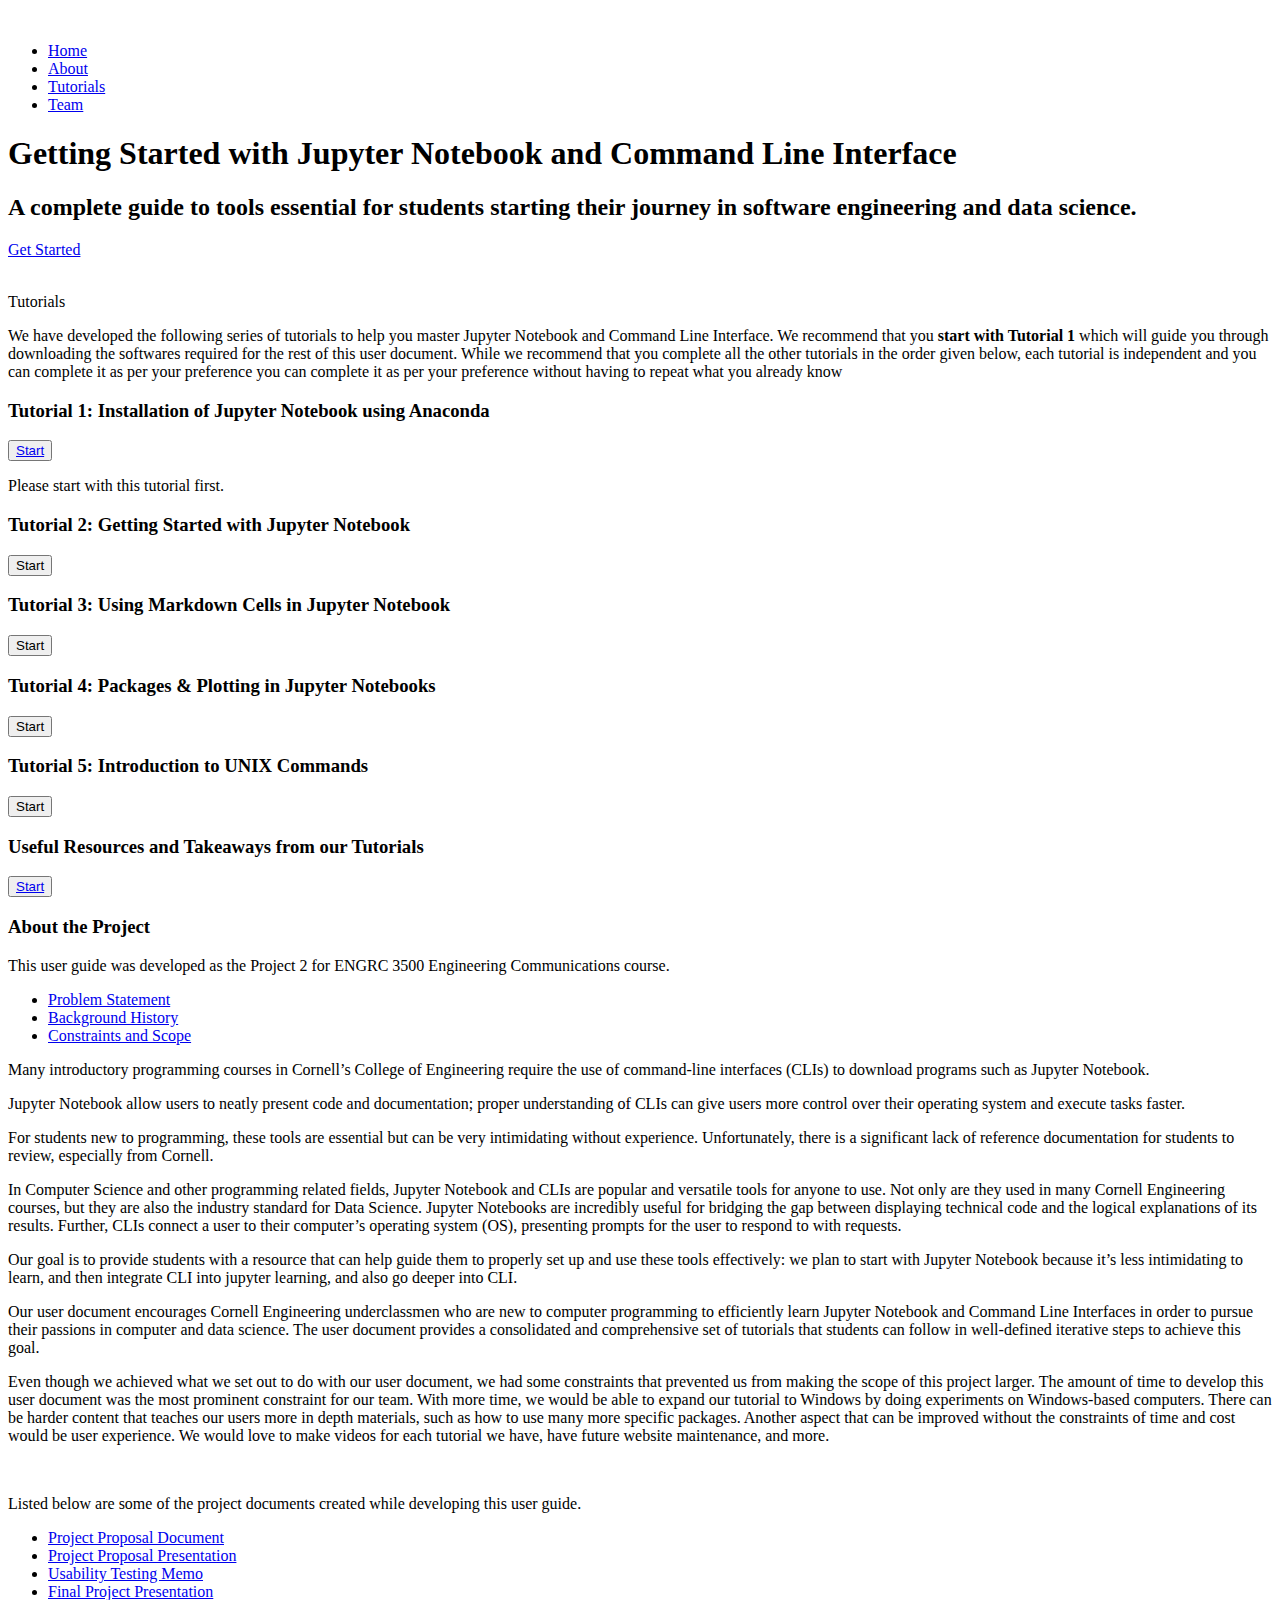
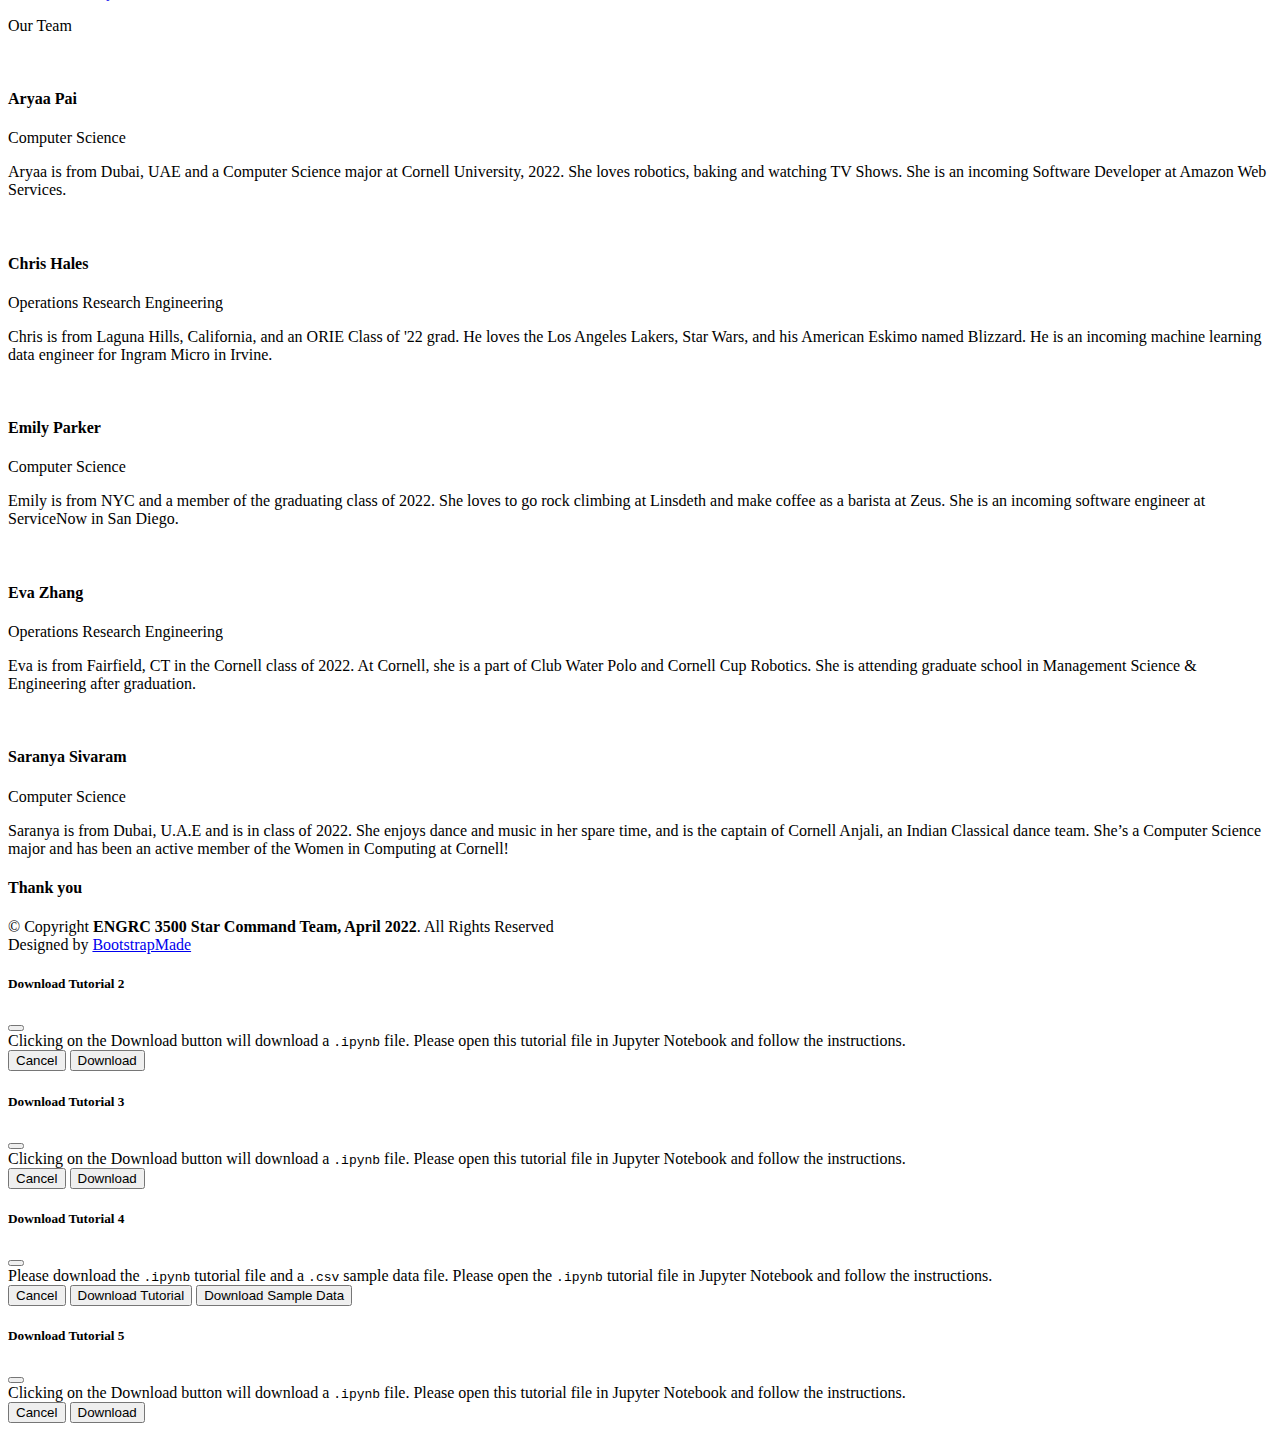
==== index.html @ 65971358 "website" ====
<!DOCTYPE html>
<html lang="en">

<head>
  <meta charset="utf-8">
  <meta content="width=device-width, initial-scale=1.0" name="viewport">

  <title>ENGRC 3500 - Project 2</title>
  <meta content="" name="description">

  <meta content="" name="keywords">

  <!-- Favicons -->
  <link href="assets/img/favicon.png" rel="icon">
  <link href="assets/img/apple-touch-icon.png" rel="apple-touch-icon">

  <!-- Google Fonts -->
  <link href="https://fonts.googleapis.com/css?family=Open+Sans:300,300i,400,400i,600,600i,700,700i|Nunito:300,300i,400,400i,600,600i,700,700i|Poppins:300,300i,400,400i,500,500i,600,600i,700,700i" rel="stylesheet">

  <!-- Vendor CSS Files -->
  <link href="assets/vendor/aos/aos.css" rel="stylesheet">
  <link href="assets/vendor/bootstrap/css/bootstrap.min.css" rel="stylesheet">
  <link href="assets/vendor/bootstrap-icons/bootstrap-icons.css" rel="stylesheet">
  <link href="assets/vendor/glightbox/css/glightbox.min.css" rel="stylesheet">
  <link href="assets/vendor/remixicon/remixicon.css" rel="stylesheet">
  <link href="assets/vendor/swiper/swiper-bundle.min.css" rel="stylesheet">

  <!-- Template Main CSS File -->
  <link href="assets/css/style.css" rel="stylesheet">

  <!-- =======================================================
  * Template Name: FlexStart - v1.9.0
  * Template URL: https://bootstrapmade.com/flexstart-bootstrap-startup-template/
  * Author: BootstrapMade.com
  * License: https://bootstrapmade.com/license/
  ======================================================== -->
</head>

<body>

  <!-- ======= Header ======= -->
  <header id="header" class="header fixed-top">
    <div class="container-fluid container-xl d-flex align-items-center justify-content-between">

      <a href="index.html" class="logo d-flex align-items-center">
        <img src="assets/img/StarCommand.png" alt="">
        <!-- <span>FlexStart</span> -->
      </a>

      <!-- <nav id="navbar" class="navbar">
        <ul>
          <li><a class="nav-link scrollto active" href="#hero">Home</a></li>
          <li><a class="nav-link scrollto" href="#about">About</a></li>
          <li><a class="nav-link scrollto" href="#services">Services</a></li>
          <li><a class="nav-link scrollto" href="#portfolio">Portfolio</a></li>
          <li><a class="nav-link scrollto" href="#team">Team</a></li>
          <li><a href="blog.html">Blog</a></li>
          <li class="dropdown"><a href="#"><span>Drop Down</span> <i class="bi bi-chevron-down"></i></a>
            <ul>
              <li><a href="#">Drop Down 1</a></li>
              <li class="dropdown"><a href="#"><span>Deep Drop Down</span> <i class="bi bi-chevron-right"></i></a>
                <ul>
                  <li><a href="#">Deep Drop Down 1</a></li>
                  <li><a href="#">Deep Drop Down 2</a></li>
                  <li><a href="#">Deep Drop Down 3</a></li>
                  <li><a href="#">Deep Drop Down 4</a></li>
                  <li><a href="#">Deep Drop Down 5</a></li>
                </ul>
              </li>
              <li><a href="#">Drop Down 2</a></li>
              <li><a href="#">Drop Down 3</a></li>
              <li><a href="#">Drop Down 4</a></li>
            </ul>
          </li>
          <li><a class="nav-link scrollto" href="#contact">Contact</a></li>
          <li><a class="getstarted scrollto" href="#about">Get Started</a></li>
        </ul>
        <i class="bi bi-list mobile-nav-toggle"></i>
      </nav>.navbar -->
      <nav id="navbar" class="navbar">
        <ul>
          <li><a class="nav-link scrollto active" href="index.html/#hero">Home</a></li>
          <li><a class="nav-link scrollto" href="#features">About</a></li>
          <li><a class="nav-link scrollto" href="#services">Tutorials</a></li>
          <li><a class="nav-link scrollto" href="#team">Team</a></li>
        </ul>
        <i class="bi bi-list mobile-nav-toggle"></i>
      </nav><!-- .navbar -->

    </div>
  </header><!-- End Header -->

  <!-- ======= Hero Section ======= -->
  <section id="hero" class="hero d-flex align-items-center">

    <div class="container">
      <div class="row">
        <div class="col-lg-6 d-flex flex-column justify-content-center">
          <h1 data-aos="fade-up">Getting Started with Jupyter Notebook and Command Line Interface</h1>
          <h2 data-aos="fade-up" data-aos-delay="400">A complete guide to tools essential for students starting their journey in software engineering and data science.</h2>
          <div data-aos="fade-up" data-aos-delay="600">
            <div class="text-center text-lg-start">
              <a href="#features" class="btn-get-started scrollto d-inline-flex align-items-center justify-content-center align-self-center">
                <span>Get Started</span>
                <i class="bi bi-arrow-right"></i>
              </a>
            </div>
          </div>
        </div>
        <div class="col-lg-6 hero-img" data-aos="zoom-out" data-aos-delay="200">
          <img src="assets/img/hero-img.png" class="img-fluid" alt="">
        </div>
      </div>
    </div>

  </section><!-- End Hero -->

  <main id="main">
    <!-- ======= About Section ======= -->
    <!-- <section id="about" class="about">

      <div class="container" data-aos="fade-up">
        <div class="row gx-0">

          <div class="col-lg-6 d-flex flex-column justify-content-center" data-aos="fade-up" data-aos-delay="200">
            <div class="content">
              <h3>Who We Are</h3>
              <h2>Expedita voluptas omnis cupiditate totam eveniet nobis sint iste. Dolores est repellat corrupti reprehenderit.</h2>
              <p>
                Quisquam vel ut sint cum eos hic dolores aperiam. Sed deserunt et. Inventore et et dolor consequatur itaque ut voluptate sed et. Magnam nam ipsum tenetur suscipit voluptatum nam et est corrupti.
              </p>
              <div class="text-center text-lg-start">
                <a href="#" class="btn-read-more d-inline-flex align-items-center justify-content-center align-self-center">
                  <span>Read More</span>
                  <i class="bi bi-arrow-right"></i>
                </a>
              </div>
            </div>
          </div>

          <div class="col-lg-6 d-flex align-items-center" data-aos="zoom-out" data-aos-delay="200">
            <img src="assets/img/about.jpg" class="img-fluid" alt="">
          </div>

        </div>
      </div>

    </section>End About Section -->

    <!-- ======= Values Section ======= -->
    <!-- <section id="values" class="values">

      <div class="container" data-aos="fade-up">

        <header class="section-header">
          <h2>Our Values</h2>
          <p>Odit est perspiciatis laborum et dicta</p>
        </header>

        <div class="row">

          <div class="col-lg-4" data-aos="fade-up" data-aos-delay="200">
            <div class="box">
              <img src="assets/img/values-1.png" class="img-fluid" alt="">
              <h3>Ad cupiditate sed est odio</h3>
              <p>Eum ad dolor et. Autem aut fugiat debitis voluptatem consequuntur sit. Et veritatis id.</p>
            </div>
          </div>

          <div class="col-lg-4 mt-4 mt-lg-0" data-aos="fade-up" data-aos-delay="400">
            <div class="box">
              <img src="assets/img/values-2.png" class="img-fluid" alt="">
              <h3>Voluptatem voluptatum alias</h3>
              <p>Repudiandae amet nihil natus in distinctio suscipit id. Doloremque ducimus ea sit non.</p>
            </div>
          </div>

          <div class="col-lg-4 mt-4 mt-lg-0" data-aos="fade-up" data-aos-delay="600">
            <div class="box">
              <img src="assets/img/values-3.png" class="img-fluid" alt="">
              <h3>Fugit cupiditate alias nobis.</h3>
              <p>Quam rem vitae est autem molestias explicabo debitis sint. Vero aliquid quidem commodi.</p>
            </div>
          </div>

        </div>

      </div>

    </section>End Values Section -->

    <!-- ======= Counts Section ======= -->
    <!-- <section id="counts" class="counts">
      <div class="container" data-aos="fade-up">

        <div class="row gy-4">

          <div class="col-lg-3 col-md-6">
            <div class="count-box">
              <i class="bi bi-emoji-smile"></i>
              <div>
                <span data-purecounter-start="0" data-purecounter-end="232" data-purecounter-duration="1" class="purecounter"></span>
                <p>Happy Clients</p>
              </div>
            </div>
          </div>

          <div class="col-lg-3 col-md-6">
            <div class="count-box">
              <i class="bi bi-journal-richtext" style="color: #ee6c20;"></i>
              <div>
                <span data-purecounter-start="0" data-purecounter-end="521" data-purecounter-duration="1" class="purecounter"></span>
                <p>Projects</p>
              </div>
            </div>
          </div>

          <div class="col-lg-3 col-md-6">
            <div class="count-box">
              <i class="bi bi-headset" style="color: #15be56;"></i>
              <div>
                <span data-purecounter-start="0" data-purecounter-end="1463" data-purecounter-duration="1" class="purecounter"></span>
                <p>Hours Of Support</p>
              </div>
            </div>
          </div>

          <div class="col-lg-3 col-md-6">
            <div class="count-box">
              <i class="bi bi-people" style="color: #bb0852;"></i>
              <div>
                <span data-purecounter-start="0" data-purecounter-end="15" data-purecounter-duration="1" class="purecounter"></span>
                <p>Hard Workers</p>
              </div>
            </div>
          </div>

        </div>

      </div>
    </section><!-- End Counts Section -->



    <!-- ======= Services Section ======= -->
    <section id="services" class="services">

      <div class="container" data-aos="fade-up">

        <header class="section-header">
          <p>Tutorials</p>
        </header>
        <p> We have developed the following series of tutorials to help you master Jupyter Notebook and Command Line Interface. We recommend that you <strong>start with Tutorial 1 </strong>which will guide you through downloading the softwares required for the rest of this user document. While we recommend that you complete all the other tutorials in the order given below, each tutorial is independent and you can complete it as per your preference you can complete it as per your preference without having to repeat what you already know</p>
        <div class="row gy-4">

          <div class="col-lg-4 col-md-6" data-aos="fade-up" data-aos-delay="200">
            <div class="service-box blue">
              <i class="ri-discuss-line icon"></i>
              <h3  data-placement="left">Tutorial 1: Installation of Jupyter Notebook using Anaconda</h3>
              <button class="btn btn-link"><a href="Tutorial-1.html"  target="_blank" class="read-more"><span>Start</span> <i class="bi bi-arrow-right"></i></a></button>
              <p>Please start with this tutorial first.</p>
            </div>
          </div>

          <div class="col-lg-4 col-md-6" data-aos="fade-up" data-aos-delay="300">
            <div class="service-box orange">
              <i class="ri-discuss-line icon"></i>
              <h3>Tutorial 2: Getting Started with Jupyter Notebook</h3>
              <!-- <p>Outlines the steps to download and install Jupyter Notebook using Anaconda, a package manager. We chose Anaconda because of its simple graphical user interface, and CS 1110: Introduction to Computing Using Python and other introductory engineering classes recommend using it to download Python.</p> -->
              <button class="btn btn-link" data-bs-toggle="modal" data-bs-target="#t2" ><a class="read-more"><span>Start</span> <i class="bi bi-arrow-right"></i></a></button>
            </div>
          </div>

          <div class="col-lg-4 col-md-6" data-aos="fade-up" data-aos-delay="400">
            <div class="service-box green">
              <i class="ri-discuss-line icon"></i>
              <h3>Tutorial 3: Using Markdown Cells in Jupyter Notebook</h3>
              <!-- <p>Outlines the steps to download and install Jupyter Notebook using Anaconda, a package manager. We chose Anaconda because of its simple graphical user interface, and CS 1110: Introduction to Computing Using Python and other introductory engineering classes recommend using it to download Python.</p> -->
              <button class="btn btn-link" data-bs-toggle="modal" data-bs-target="#t3" ><a class="read-more"><span>Start</span> <i class="bi bi-arrow-right"></i></a></button>
            </div>
          </div>

          <div class="col-lg-4 col-md-6" data-aos="fade-up" data-aos-delay="500">
            <div class="service-box red">
              <i class="ri-discuss-line icon"></i>
              <h3>Tutorial 4: Packages & Plotting in Jupyter Notebooks</h3>
              <!-- <p>Outlines the steps to download and install Jupyter Notebook using Anaconda, a package manager. We chose Anaconda because of its simple graphical user interface, and CS 1110: Introduction to Computing Using Python and other introductory engineering classes recommend using it to download Python.</p> -->
              <button class="btn btn-link" data-bs-toggle="modal" data-bs-target="#t4" ><a class="read-more"><span>Start</span> <i class="bi bi-arrow-right"></i></a></button>
            </div>
          </div>

          <div class="col-lg-4 col-md-6" data-aos="fade-up" data-aos-delay="600">
            <div class="service-box purple">
              <i class="ri-discuss-line icon"></i>
              <h3>Tutorial 5: Introduction to UNIX Commands</h3>
              <!-- <p>Outlines the steps to download and install Jupyter Notebook using Anaconda, a package manager. We chose Anaconda because of its simple graphical user interface, and CS 1110: Introduction to Computing Using Python and other introductory engineering classes recommend using it to download Python.</p> -->
              <button class="btn btn-link" data-bs-toggle="modal" data-bs-target="#t5" ><a class="read-more"><span>Start</span> <i class="bi bi-arrow-right"></i></a></button>
            </div>
          </div>

          <div class="col-lg-4 col-md-6" data-aos="fade-up" data-aos-delay="700">
            <div class="service-box pink">
              <i class="ri-discuss-line icon"></i>
              <h3>Useful Resources and Takeaways from our Tutorials</h3>
              <!-- <p>Outlines the steps to download and install Jupyter Notebook using Anaconda, a package manager. We chose Anaconda because of its simple graphical user interface, and CS 1110: Introduction to Computing Using Python and other introductory engineering classes recommend using it to download Python.</p> -->
              <button class="btn btn-link"><a href="Resources.html"  target="_blank" class="read-more"><span>Start</span> <i class="bi bi-arrow-right"></i></a></button>
            </div>
          </div>

      
          <!-- <div class="col-lg-4 col-md-6" data-aos="fade-up" data-aos-delay="700">
            <div class="service-box blue">
              <i class="ri-discuss-line icon"></i>
              <h4>Tutorial 7</h4>
              <h3>Text Editing with CLI </h3>
              <p>Outlines the steps to download and install Jupyter Notebook using Anaconda, a package manager. We chose Anaconda because of its simple graphical user interface, and CS 1110: Introduction to Computing Using Python and other introductory engineering classes recommend using it to download Python.</p> -->
              <!-- <a href="https://github.coecis.cornell.edu/avp34/star-command/blob/main/Tutorial-7.ipynb" class="read-more"><span>Start</span> <i class="bi bi-arrow-right"></i></a>
            </div>
          </div> -->

        </div>

      </div>

    </section><!-- End Services Section -->
        <!-- ======= Features Section ======= -->
        <section id="features" class="features">

          <div class="container" data-aos="fade-up">
            <!-- 
            <header class="section-header">
              <h2>Features</h2>
              <p>Laboriosam et omnis fuga quis dolor direda fara</p>
            </header>
    
            <div class="row">
    
              <div class="col-lg-6">
                <img src="assets/img/features.png" class="img-fluid" alt="">
              </div>
    
              <div class="col-lg-6 mt-5 mt-lg-0 d-flex">
                <div class="row align-self-center gy-4">
    
                  <div class="col-md-6" data-aos="zoom-out" data-aos-delay="200">
                    <div class="feature-box d-flex align-items-center">
                      <i class="bi bi-check"></i>
                      <h3>Eos aspernatur rem</h3>
                    </div>
                  </div>
    
                  <div class="col-md-6" data-aos="zoom-out" data-aos-delay="300">
                    <div class="feature-box d-flex align-items-center">
                      <i class="bi bi-check"></i>
                      <h3>Facilis neque ipsa</h3>
                    </div>
                  </div>
    
                  <div class="col-md-6" data-aos="zoom-out" data-aos-delay="400">
                    <div class="feature-box d-flex align-items-center">
                      <i class="bi bi-check"></i>
                      <h3>Volup amet voluptas</h3>
                    </div>
                  </div>
    
                  <div class="col-md-6" data-aos="zoom-out" data-aos-delay="500">
                    <div class="feature-box d-flex align-items-center">
                      <i class="bi bi-check"></i>
                      <h3>Rerum omnis sint</h3>
                    </div>
                  </div>
    
                  <div class="col-md-6" data-aos="zoom-out" data-aos-delay="600">
                    <div class="feature-box d-flex align-items-center">
                      <i class="bi bi-check"></i>
                      <h3>Alias possimus</h3>
                    </div>
                  </div>
    
                  <div class="col-md-6" data-aos="zoom-out" data-aos-delay="700">
                    <div class="feature-box d-flex align-items-center">
                      <i class="bi bi-check"></i>
                      <h3>Repellendus mollitia</h3>
                    </div>
                  </div>
    
                </div>
              </div>
    
            </div> / row -->
    
            <!-- Feature Tabs -->
            <div class="row feture-tabs" data-aos="fade-up">
              <div class="col-lg-6">
                <h3>About the Project</h3>
                <p> This user guide was developed as the Project 2 for ENGRC 3500 Engineering Communications course.</p>
                <!-- Tabs -->
                <ul class="nav nav-pills mb-3">
                  <li>
                    <a class="nav-link active" data-bs-toggle="pill" href="#tab1">Problem Statement</a>
                  </li>
                  <li>
                    <a class="nav-link" data-bs-toggle="pill" href="#tab2">Background History</a>
                  </li>
                  <li>
                    <a class="nav-link" data-bs-toggle="pill" href="#tab3">Constraints and Scope</a>
                  </li>
                </ul><!-- End Tabs -->
    
                <!-- Tab Content -->
                <div class="tab-content">
    
                  <div class="tab-pane fade show active" id="tab1">
                    <!-- <p>Consequuntur inventore voluptates consequatur aut vel et. Eos doloribus expedita. Sapiente atque consequatur minima nihil quae aspernatur quo suscipit voluptatem.</p>
                    <div class="d-flex align-items-center mb-2">
                      <i class="bi bi-check2"></i>
                      <h4>Repudiandae rerum velit modi et officia quasi facilis</h4>
                    </div>
                    <p>Laborum omnis voluptates voluptas qui sit aliquam blanditiis. Sapiente minima commodi dolorum non eveniet magni quaerat nemo et.</p>
                    <div class="d-flex align-items-center mb-2">
                      <i class="bi bi-check2"></i>
                      <h4>Incidunt non veritatis illum ea ut nisi</h4>
                    </div>
                    <p>Non quod totam minus repellendus autem sint velit. Rerum debitis facere soluta tenetur. Iure molestiae assumenda sunt qui inventore eligendi voluptates nisi at. Dolorem quo tempora. Quia et perferendis.</p>
                  -->
                  <p> Many introductory programming courses in Cornell’s College of Engineering require the use of command-line interfaces (CLIs) to download programs such as Jupyter Notebook.</p>
                  <p>Jupyter Notebook allow users to neatly present code and documentation; proper understanding of CLIs can give users more control over their operating system and execute tasks faster.</p> 
                  <p>For students new to programming, these tools are essential but can be very intimidating without experience. Unfortunately, there is a significant lack of reference documentation for students to review, especially from Cornell.</p>
                  </div><!-- End Tab 1 Content -->
    
                  <div class="tab-pane fade show" id="tab2">
                    <p>In Computer Science and other programming related fields, Jupyter Notebook and CLIs are popular and versatile tools for anyone to use. Not only are they used in many Cornell Engineering courses, but they are also the industry standard for Data Science. Jupyter Notebooks are incredibly useful for bridging the gap between displaying technical code and the logical explanations of its results. Further, CLIs connect a user to their computer’s operating system (OS), presenting prompts for the user to respond to with requests.</p>
                    <p>Our goal is to provide students with a resource that can help guide them to properly set up and use these tools effectively: we plan to start with Jupyter Notebook because it’s less intimidating to learn, and then integrate CLI into jupyter learning, and also go deeper into CLI.                </p>
                  </div><!-- End Tab 2 Content -->
    
                  <div class="tab-pane fade show" id="tab3">
                    <!-- <div class="d-flex align-items-center mb-2">
                      <i class="bi bi-check2"></i> -->
                      <p>Our user document encourages Cornell Engineering underclassmen who are new to computer programming to efficiently learn Jupyter Notebook and Command Line Interfaces in order to pursue their passions in computer and data science. The user document provides a consolidated and comprehensive set of tutorials that students can follow in well-defined iterative steps to achieve this goal.</p>
                      <p>Even though we achieved what we set out to do with our user document, we had some constraints that prevented us from making the scope of this project larger. The amount of time to develop this user document was the most prominent constraint for our team. With more time, we would be able to expand our tutorial to Windows by doing experiments on Windows-based computers. There can be harder content that teaches our users more in depth materials, such as how to use many more specific packages. Another aspect that can be improved without the constraints of time and cost would be user experience. We would love to make videos for each tutorial we have, have future website maintenance, and more.</p>
                    <!-- </div> -->
                  </div><!-- End Tab 3 Content -->
    
                </div>
    
              </div>
    
              <div class="col-lg-6">
                <img src="assets/img/features-2.png" class="img-fluid" alt="">
              </div>
    
            </div><!-- End Feature Tabs -->
            <p> Listed below are some of the project documents created while developing this user guide.</p>
            <div class="d-flex align-items-center mb-2">
            <ul>
              <li><a href="Project_Proposal_Star_Command.pdf"  target="_blank" class="read-more">Project Proposal Document</a></li>
              <li> <a href="Proposal_Presentation.pdf"  target="_blank" class="read-more">Project Proposal Presentation</a></li>
              <li> <a href="Final_Presentation.html"  target="_blank" class="read-more">Usability Testing Memo</a></li>
              <li><a href="Usability_Testing_Memo_Star_Command.pdf"  target="_blank" class="read-more">Final Project Presentation</a></li>
            </ul>
            
            
          </div>
          </div> 
    
    
        </section><!-- End Features Section -->

    <!-- ======= Pricing Section ======= -->
    <!-- <section id="pricing" class="pricing">

      <div class="container" data-aos="fade-up">

        <header class="section-header">
          <h2>Pricing</h2>
          <p>Check our Pricing</p>
        </header>

        <div class="row gy-4" data-aos="fade-left">

          <div class="col-lg-3 col-md-6" data-aos="zoom-in" data-aos-delay="100">
            <div class="box">
              <h3 style="color: #07d5c0;">Free Plan</h3>
              <div class="price"><sup>$</sup>0<span> / mo</span></div>
              <img src="assets/img/pricing-free.png" class="img-fluid" alt="">
              <ul>
                <li>Aida dere</li>
                <li>Nec feugiat nisl</li>
                <li>Nulla at volutpat dola</li>
                <li class="na">Pharetra massa</li>
                <li class="na">Massa ultricies mi</li>
              </ul>
              <a href="#" class="btn-buy">Buy Now</a>
            </div>
          </div>

          <div class="col-lg-3 col-md-6" data-aos="zoom-in" data-aos-delay="200">
            <div class="box">
              <span class="featured">Featured</span>
              <h3 style="color: #65c600;">Starter Plan</h3>
              <div class="price"><sup>$</sup>19<span> / mo</span></div>
              <img src="assets/img/pricing-starter.png" class="img-fluid" alt="">
              <ul>
                <li>Aida dere</li>
                <li>Nec feugiat nisl</li>
                <li>Nulla at volutpat dola</li>
                <li>Pharetra massa</li>
                <li class="na">Massa ultricies mi</li>
              </ul>
              <a href="#" class="btn-buy">Buy Now</a>
            </div>
          </div>

          <div class="col-lg-3 col-md-6" data-aos="zoom-in" data-aos-delay="300">
            <div class="box">
              <h3 style="color: #ff901c;">Business Plan</h3>
              <div class="price"><sup>$</sup>29<span> / mo</span></div>
              <img src="assets/img/pricing-business.png" class="img-fluid" alt="">
              <ul>
                <li>Aida dere</li>
                <li>Nec feugiat nisl</li>
                <li>Nulla at volutpat dola</li>
                <li>Pharetra massa</li>
                <li>Massa ultricies mi</li>
              </ul>
              <a href="#" class="btn-buy">Buy Now</a>
            </div>
          </div>

          <div class="col-lg-3 col-md-6" data-aos="zoom-in" data-aos-delay="400">
            <div class="box">
              <h3 style="color: #ff0071;">Ultimate Plan</h3>
              <div class="price"><sup>$</sup>49<span> / mo</span></div>
              <img src="assets/img/pricing-ultimate.png" class="img-fluid" alt="">
              <ul>
                <li>Aida dere</li>
                <li>Nec feugiat nisl</li>
                <li>Nulla at volutpat dola</li>
                <li>Pharetra massa</li>
                <li>Massa ultricies mi</li>
              </ul>
              <a href="#" class="btn-buy">Buy Now</a>
            </div>
          </div>

        </div>

      </div>

    </section>End Pricing Section -->

    <!-- ======= F.A.Q Section ======= -->
    <!-- <section id="faq" class="faq">

      <div class="container" data-aos="fade-up">

        <header class="section-header">
          <h2>F.A.Q</h2>
          <p>Frequently Asked Questions</p>
        </header>

        <div class="row">
          <div class="col-lg-6">
            <!-- F.A.Q List 1-->
            <!-- <div class="accordion accordion-flush" id="faqlist1">
              <div class="accordion-item">
                <h2 class="accordion-header">
                  <button class="accordion-button collapsed" type="button" data-bs-toggle="collapse" data-bs-target="#faq-content-1">
                    Non consectetur a erat nam at lectus urna duis?
                  </button>
                </h2>
                <div id="faq-content-1" class="accordion-collapse collapse" data-bs-parent="#faqlist1">
                  <div class="accordion-body">
                    Feugiat pretium nibh ipsum consequat. Tempus iaculis urna id volutpat lacus laoreet non curabitur gravida. Venenatis lectus magna fringilla urna porttitor rhoncus dolor purus non.
                  </div>
                </div>
              </div>

              <div class="accordion-item">
                <h2 class="accordion-header">
                  <button class="accordion-button collapsed" type="button" data-bs-toggle="collapse" data-bs-target="#faq-content-2">
                    Feugiat scelerisque varius morbi enim nunc faucibus a pellentesque?
                  </button>
                </h2>
                <div id="faq-content-2" class="accordion-collapse collapse" data-bs-parent="#faqlist1">
                  <div class="accordion-body">
                    Dolor sit amet consectetur adipiscing elit pellentesque habitant morbi. Id interdum velit laoreet id donec ultrices. Fringilla phasellus faucibus scelerisque eleifend donec pretium. Est pellentesque elit ullamcorper dignissim. Mauris ultrices eros in cursus turpis massa tincidunt dui.
                  </div>
                </div>
              </div>

              <div class="accordion-item">
                <h2 class="accordion-header">
                  <button class="accordion-button collapsed" type="button" data-bs-toggle="collapse" data-bs-target="#faq-content-3">
                    Dolor sit amet consectetur adipiscing elit pellentesque habitant morbi?
                  </button>
                </h2>
                <div id="faq-content-3" class="accordion-collapse collapse" data-bs-parent="#faqlist1">
                  <div class="accordion-body">
                    Eleifend mi in nulla posuere sollicitudin aliquam ultrices sagittis orci. Faucibus pulvinar elementum integer enim. Sem nulla pharetra diam sit amet nisl suscipit. Rutrum tellus pellentesque eu tincidunt. Lectus urna duis convallis convallis tellus. Urna molestie at elementum eu facilisis sed odio morbi quis
                  </div>
                </div>
              </div>

            </div>
          </div>

          <div class="col-lg-6">-->

            <!-- F.A.Q List 2-->
            <!-- <div class="accordion accordion-flush" id="faqlist2">

              <div class="accordion-item">
                <h2 class="accordion-header">
                  <button class="accordion-button collapsed" type="button" data-bs-toggle="collapse" data-bs-target="#faq2-content-1">
                    Ac odio tempor orci dapibus. Aliquam eleifend mi in nulla?
                  </button>
                </h2>
                <div id="faq2-content-1" class="accordion-collapse collapse" data-bs-parent="#faqlist2">
                  <div class="accordion-body">
                    Dolor sit amet consectetur adipiscing elit pellentesque habitant morbi. Id interdum velit laoreet id donec ultrices. Fringilla phasellus faucibus scelerisque eleifend donec pretium. Est pellentesque elit ullamcorper dignissim. Mauris ultrices eros in cursus turpis massa tincidunt dui.
                  </div>
                </div>
              </div>

              <div class="accordion-item">
                <h2 class="accordion-header">
                  <button class="accordion-button collapsed" type="button" data-bs-toggle="collapse" data-bs-target="#faq2-content-2">
                    Tempus quam pellentesque nec nam aliquam sem et tortor consequat?
                  </button>
                </h2>
                <div id="faq2-content-2" class="accordion-collapse collapse" data-bs-parent="#faqlist2">
                  <div class="accordion-body">
                    Molestie a iaculis at erat pellentesque adipiscing commodo. Dignissim suspendisse in est ante in. Nunc vel risus commodo viverra maecenas accumsan. Sit amet nisl suscipit adipiscing bibendum est. Purus gravida quis blandit turpis cursus in
                  </div>
                </div>
              </div>

              <div class="accordion-item">
                <h2 class="accordion-header">
                  <button class="accordion-button collapsed" type="button" data-bs-toggle="collapse" data-bs-target="#faq2-content-3">
                    Varius vel pharetra vel turpis nunc eget lorem dolor?
                  </button>
                </h2>
                <div id="faq2-content-3" class="accordion-collapse collapse" data-bs-parent="#faqlist2">
                  <div class="accordion-body">
                    Laoreet sit amet cursus sit amet dictum sit amet justo. Mauris vitae ultricies leo integer malesuada nunc vel. Tincidunt eget nullam non nisi est sit amet. Turpis nunc eget lorem dolor sed. Ut venenatis tellus in metus vulputate eu scelerisque. Pellentesque diam volutpat commodo sed egestas egestas fringilla phasellus faucibus. Nibh tellus molestie nunc non blandit massa enim nec.
                  </div>
                </div>
              </div>

            </div>
          </div>

        </div>

      </div>

    </section>End F.A.Q Section -->

    <!-- ======= Portfolio Section ======= -->
    <!-- <section id="portfolio" class="portfolio">

      <div class="container" data-aos="fade-up">

        <header class="section-header">
          <h2>Portfolio</h2>
          <p>Check our latest work</p>
        </header>

        <div class="row" data-aos="fade-up" data-aos-delay="100">
          <div class="col-lg-12 d-flex justify-content-center">
            <ul id="portfolio-flters">
              <li data-filter="*" class="filter-active">All</li>
              <li data-filter=".filter-app">App</li>
              <li data-filter=".filter-card">Card</li>
              <li data-filter=".filter-web">Web</li>
            </ul>
          </div>
        </div>

        <div class="row gy-4 portfolio-container" data-aos="fade-up" data-aos-delay="200">

          <div class="col-lg-4 col-md-6 portfolio-item filter-app">
            <div class="portfolio-wrap">
              <img src="assets/img/portfolio/portfolio-1.jpg" class="img-fluid" alt="">
              <div class="portfolio-info">
                <h4>App 1</h4>
                <p>App</p>
                <div class="portfolio-links">
                  <a href="assets/img/portfolio/portfolio-1.jpg" data-gallery="portfolioGallery" class="portfokio-lightbox" title="App 1"><i class="bi bi-plus"></i></a>
                  <a href="portfolio-details.html" title="More Details"><i class="bi bi-link"></i></a>
                </div>
              </div>
            </div>
          </div>

          <div class="col-lg-4 col-md-6 portfolio-item filter-web">
            <div class="portfolio-wrap">
              <img src="assets/img/portfolio/portfolio-2.jpg" class="img-fluid" alt="">
              <div class="portfolio-info">
                <h4>Web 3</h4>
                <p>Web</p>
                <div class="portfolio-links">
                  <a href="assets/img/portfolio/portfolio-2.jpg" data-gallery="portfolioGallery" class="portfokio-lightbox" title="Web 3"><i class="bi bi-plus"></i></a>
                  <a href="portfolio-details.html" title="More Details"><i class="bi bi-link"></i></a>
                </div>
              </div>
            </div>
          </div>

          <div class="col-lg-4 col-md-6 portfolio-item filter-app">
            <div class="portfolio-wrap">
              <img src="assets/img/portfolio/portfolio-3.jpg" class="img-fluid" alt="">
              <div class="portfolio-info">
                <h4>App 2</h4>
                <p>App</p>
                <div class="portfolio-links">
                  <a href="assets/img/portfolio/portfolio-3.jpg" data-gallery="portfolioGallery" class="portfokio-lightbox" title="App 2"><i class="bi bi-plus"></i></a>
                  <a href="portfolio-details.html" title="More Details"><i class="bi bi-link"></i></a>
                </div>
              </div>
            </div>
          </div>

          <div class="col-lg-4 col-md-6 portfolio-item filter-card">
            <div class="portfolio-wrap">
              <img src="assets/img/portfolio/portfolio-4.jpg" class="img-fluid" alt="">
              <div class="portfolio-info">
                <h4>Card 2</h4>
                <p>Card</p>
                <div class="portfolio-links">
                  <a href="assets/img/portfolio/portfolio-4.jpg" data-gallery="portfolioGallery" class="portfokio-lightbox" title="Card 2"><i class="bi bi-plus"></i></a>
                  <a href="portfolio-details.html" title="More Details"><i class="bi bi-link"></i></a>
                </div>
              </div>
            </div>
          </div>

          <div class="col-lg-4 col-md-6 portfolio-item filter-web">
            <div class="portfolio-wrap">
              <img src="assets/img/portfolio/portfolio-5.jpg" class="img-fluid" alt="">
              <div class="portfolio-info">
                <h4>Web 2</h4>
                <p>Web</p>
                <div class="portfolio-links">
                  <a href="assets/img/portfolio/portfolio-5.jpg" data-gallery="portfolioGallery" class="portfokio-lightbox" title="Web 2"><i class="bi bi-plus"></i></a>
                  <a href="portfolio-details.html" title="More Details"><i class="bi bi-link"></i></a>
                </div>
              </div>
            </div>
          </div>

          <div class="col-lg-4 col-md-6 portfolio-item filter-app">
            <div class="portfolio-wrap">
              <img src="assets/img/portfolio/portfolio-6.jpg" class="img-fluid" alt="">
              <div class="portfolio-info">
                <h4>App 3</h4>
                <p>App</p>
                <div class="portfolio-links">
                  <a href="assets/img/portfolio/portfolio-6.jpg" data-gallery="portfolioGallery" class="portfokio-lightbox" title="App 3"><i class="bi bi-plus"></i></a>
                  <a href="portfolio-details.html" title="More Details"><i class="bi bi-link"></i></a>
                </div>
              </div>
            </div>
          </div>

          <div class="col-lg-4 col-md-6 portfolio-item filter-card">
            <div class="portfolio-wrap">
              <img src="assets/img/portfolio/portfolio-7.jpg" class="img-fluid" alt="">
              <div class="portfolio-info">
                <h4>Card 1</h4>
                <p>Card</p>
                <div class="portfolio-links">
                  <a href="assets/img/portfolio/portfolio-7.jpg" data-gallery="portfolioGallery" class="portfokio-lightbox" title="Card 1"><i class="bi bi-plus"></i></a>
                  <a href="portfolio-details.html" title="More Details"><i class="bi bi-link"></i></a>
                </div>
              </div>
            </div>
          </div>

          <div class="col-lg-4 col-md-6 portfolio-item filter-card">
            <div class="portfolio-wrap">
              <img src="assets/img/portfolio/portfolio-8.jpg" class="img-fluid" alt="">
              <div class="portfolio-info">
                <h4>Card 3</h4>
                <p>Card</p>
                <div class="portfolio-links">
                  <a href="assets/img/portfolio/portfolio-8.jpg" data-gallery="portfolioGallery" class="portfokio-lightbox" title="Card 3"><i class="bi bi-plus"></i></a>
                  <a href="portfolio-details.html" title="More Details"><i class="bi bi-link"></i></a>
                </div>
              </div>
            </div>
          </div>

          <div class="col-lg-4 col-md-6 portfolio-item filter-web">
            <div class="portfolio-wrap">
              <img src="assets/img/portfolio/portfolio-9.jpg" class="img-fluid" alt="">
              <div class="portfolio-info">
                <h4>Web 3</h4>
                <p>Web</p>
                <div class="portfolio-links">
                  <a href="assets/img/portfolio/portfolio-9.jpg" data-gallery="portfolioGallery" class="portfokio-lightbox" title="Web 3"><i class="bi bi-plus"></i></a>
                  <a href="portfolio-details.html" title="More Details"><i class="bi bi-link"></i></a>
                </div>
              </div>
            </div>
          </div>

        </div>

      </div>

    </section> -->
    <!-- End Portfolio Section -->



    <!-- ======= Team Section ======= -->
    <section id="team" class="team">

      <div class="container" data-aos="fade-up">

        <header class="section-header">
          <!-- <h2>Team</h2> -->
          <p>Our Team</p>
        </header>

        <div class="row gy-5">

          <div class="col d-flex align-items-stretch" data-aos="fade-up" data-aos-delay="100">
            <div class="member">
              <div class="member-img">
                <img src="assets/img/team/aryaa.png" class="img-fluid" alt="">
                <div class="social">
                  <a href=""><i class="bi bi-envelope"></i></a>
                  <a href=""><i class="bi bi-linkedin"></i></a>
                </div>
              </div>
              <div class="member-info">
                <h4>Aryaa Pai</h4>
                <span>Computer Science</span>
                <p>Aryaa is from Dubai, UAE and a Computer Science major at Cornell University, 2022. She loves robotics, baking and watching TV Shows. She is an incoming Software Developer at Amazon Web Services.</p>
              </div>
            </div>
          </div>

          <div class="col d-flex align-items-stretch" data-aos="fade-up" data-aos-delay="100">
            <div class="member">
              <div class="member-img">
                <img src="assets/img/team/chris.png" class="img-fluid" alt="">
                <div class="social">
                  <a href=""><i class="bi bi-envelope"></i></a>
                  <a href=""><i class="bi bi-linkedin"></i></a>
                </div>
              </div>
              <div class="member-info">
                <h4>Chris Hales</h4>
                <span>Operations Research Engineering</span>
                <p>Chris is from Laguna Hills, California, and an ORIE Class of '22 grad. He loves the Los Angeles Lakers, Star Wars, and his American Eskimo named Blizzard. He is an incoming machine learning data engineer for Ingram Micro in Irvine.</p>
              </div>
            </div>
          </div>

          <div class="col d-flex align-items-stretch" data-aos="fade-up" data-aos-delay="100">
            <div class="member">
              <div class="member-img">
                <img src="assets/img/team/emily.png" class="img-fluid" alt="">
                <div class="social">
                  <a href=""><i class="bi bi-envelope"></i></a>
                  <a href=""><i class="bi bi-linkedin"></i></a>
                </div>
              </div>
              <div class="member-info">
                <h4>Emily Parker</h4>
                <span>Computer Science</span>
                <p> Emily is from NYC and a member of the graduating class of 2022. She loves to go rock climbing at Linsdeth and make coffee as a barista at Zeus. She is an incoming software engineer at ServiceNow in San Diego.  </p> 
              </div>
            </div>
          </div>

          <div class="col d-flex align-items-stretch" data-aos="fade-up" data-aos-delay="100">
            <div class="member">
              <div class="member-img">
                <img src="assets/img/team/eva.png" class="img-fluid" alt="">
                <div class="social">
                  <a href=""><i class="bi bi-envelope"></i></a>
                  <a href=""><i class="bi bi-linkedin"></i></a>
                </div>
              </div>
              <div class="member-info">
                <h4>Eva Zhang</h4>
                <span>Operations Research Engineering</span>
                <p>Eva is from Fairfield, CT in the Cornell class of 2022. At Cornell, she is a part of Club Water Polo and Cornell Cup Robotics. She is attending graduate school in Management Science & Engineering after graduation. </p>
              </div>
            </div>
          </div>
          <div class="col d-flex align-items-stretch" data-aos="fade-up" data-aos-delay="100">
            <div class="member">
              <div class="member-img">
                <img src="assets/img/team/saranya.png" class="img-fluid" alt="">
                <div class="social">
                  <a href=""><i class="bi bi-envelope"></i></a>
                  <a href=""><i class="bi bi-linkedin"></i></a>
                </div>
              </div>
              <div class="member-info">
                <h4>Saranya Sivaram</h4>
                <span>Computer Science</span>
                <p>Saranya is from Dubai, U.A.E and is in class of 2022. She enjoys dance and music in her spare time, and is the captain of Cornell Anjali, an Indian Classical dance team. She’s a Computer Science major and has been an active member of the Women in Computing at Cornell! </p>
              </div>
            </div>
          </div>

        </div>

      </div>

    </section><!-- End Team Section -->

    <!-- ======= Clients Section ======= -->
    <!-- <section id="clients" class="clients">

      <div class="container" data-aos="fade-up">

        <header class="section-header">
          <h2>Our Clients</h2>
          <p>Temporibus omnis officia</p>
        </header>

        <div class="clients-slider swiper">
          <div class="swiper-wrapper align-items-center">
            <div class="swiper-slide"><img src="assets/img/clients/client-1.png" class="img-fluid" alt=""></div>
            <div class="swiper-slide"><img src="assets/img/clients/client-2.png" class="img-fluid" alt=""></div>
            <div class="swiper-slide"><img src="assets/img/clients/client-3.png" class="img-fluid" alt=""></div>
            <div class="swiper-slide"><img src="assets/img/clients/client-4.png" class="img-fluid" alt=""></div>
            <div class="swiper-slide"><img src="assets/img/clients/client-5.png" class="img-fluid" alt=""></div>
            <div class="swiper-slide"><img src="assets/img/clients/client-6.png" class="img-fluid" alt=""></div>
            <div class="swiper-slide"><img src="assets/img/clients/client-7.png" class="img-fluid" alt=""></div>
            <div class="swiper-slide"><img src="assets/img/clients/client-8.png" class="img-fluid" alt=""></div>
          </div>
          <div class="swiper-pagination"></div>
        </div>
      </div>

    </section> -->
    <!-- End Clients Section -->

    <!-- ======= Recent Blog Posts Section ======= -->
    <!-- <section id="recent-blog-posts" class="recent-blog-posts">

      <div class="container" data-aos="fade-up">

        <header class="section-header">
          <h2>Blog</h2>
          <p>Recent posts form our Blog</p>
        </header>

        <div class="row">

          <div class="col-lg-4">
            <div class="post-box">
              <div class="post-img"><img src="assets/img/blog/blog-1.jpg" class="img-fluid" alt=""></div>
              <span class="post-date">Tue, September 15</span>
              <h3 class="post-title">Eum ad dolor et. Autem aut fugiat debitis voluptatem consequuntur sit</h3>
              <a href="blog-single.html" class="readmore stretched-link mt-auto"><span>Read More</span><i class="bi bi-arrow-right"></i></a>
            </div>
          </div>

          <div class="col-lg-4">
            <div class="post-box">
              <div class="post-img"><img src="assets/img/blog/blog-2.jpg" class="img-fluid" alt=""></div>
              <span class="post-date">Fri, August 28</span>
              <h3 class="post-title">Et repellendus molestiae qui est sed omnis voluptates magnam</h3>
              <a href="blog-single.html" class="readmore stretched-link mt-auto"><span>Read More</span><i class="bi bi-arrow-right"></i></a>
            </div>
          </div>

          <div class="col-lg-4">
            <div class="post-box">
              <div class="post-img"><img src="assets/img/blog/blog-3.jpg" class="img-fluid" alt=""></div>
              <span class="post-date">Mon, July 11</span>
              <h3 class="post-title">Quia assumenda est et veritatis aut quae</h3>
              <a href="blog-single.html" class="readmore stretched-link mt-auto"><span>Read More</span><i class="bi bi-arrow-right"></i></a>
            </div>
          </div>

        </div>

      </div>

    </section> -->
    <!-- End Recent Blog Posts Section -->

    <!-- ======= Contact Section ======= -->
    <!-- <section id="contact" class="contact">

      <div class="container" data-aos="fade-up">

        <header class="section-header">
          <h2>Contact</h2>
          <p>Contact Us</p>
        </header>

        <div class="row gy-4">

          <div class="col-lg-6">

            <div class="row gy-4">
              <div class="col-md-6">
                <div class="info-box">
                  <i class="bi bi-geo-alt"></i>
                  <h3>Address</h3>
                  <p>A108 Adam Street,<br>New York, NY 535022</p>
                </div>
              </div>
              <div class="col-md-6">
                <div class="info-box">
                  <i class="bi bi-telephone"></i>
                  <h3>Call Us</h3>
                  <p>+1 5589 55488 55<br>+1 6678 254445 41</p>
                </div>
              </div>
              <div class="col-md-6">
                <div class="info-box">
                  <i class="bi bi-envelope"></i>
                  <h3>Email Us</h3>
                  <p>info@example.com<br>contact@example.com</p>
                </div>
              </div>
              <div class="col-md-6">
                <div class="info-box">
                  <i class="bi bi-clock"></i>
                  <h3>Open Hours</h3>
                  <p>Monday - Friday<br>9:00AM - 05:00PM</p>
                </div>
              </div>
            </div>

          </div>

          <div class="col-lg-6">
            <form action="forms/contact.php" method="post" class="php-email-form">
              <div class="row gy-4">

                <div class="col-md-6">
                  <input type="text" name="name" class="form-control" placeholder="Your Name" required>
                </div>

                <div class="col-md-6 ">
                  <input type="email" class="form-control" name="email" placeholder="Your Email" required>
                </div>

                <div class="col-md-12">
                  <input type="text" class="form-control" name="subject" placeholder="Subject" required>
                </div>

                <div class="col-md-12">
                  <textarea class="form-control" name="message" rows="6" placeholder="Message" required></textarea>
                </div>

                <div class="col-md-12 text-center">
                  <div class="loading">Loading</div>
                  <div class="error-message"></div>
                  <div class="sent-message">Your message has been sent. Thank you!</div>

                  <button type="submit">Send Message</button>
                </div>

              </div>
            </form>

          </div>

        </div>

      </div> -->

    <!-- </section> End Contact Section -->

  </main><!-- End #main -->

  <!-- ======= Footer ======= -->
  <footer id="footer" class="footer">

    <!-- <div class="footer-newsletter">
      <div class="container">
        <div class="row justify-content-center">
          <div class="col-lg-12 text-center">
            <h4>Thank you</h4>
            <!-- <p>Please reach out with feedback</p> -->
          <!-- </div> -->
          <!-- <div class="col-lg-6">
            <form action="" method="post">
              <input type="email" name="email"><input type="submit" value="Subscribe">
            </form>
          </div> -->
        <!-- </div>
      </div>
    </div> --> 

    <!-- <div class="footer-top"> -->

      <!-- <div class="container">
        <div class="row gy-4">
          <div class="col-lg-5 col-md-12 footer-info">
            <a href="index.html" class="logo d-flex align-items-center">
              <img src="assets/img/logo.png" alt="">
              
            </a>
            <p>Cras fermentum odio eu feugiat lide par naso tierra. Justo eget nada terra videa magna derita valies darta donna mare fermentum iaculis eu non diam phasellus.</p>
            <div class="social-links mt-3">
              <a href="#" class="twitter"><i class="bi bi-twitter"></i></a>
              <a href="#" class="facebook"><i class="bi bi-facebook"></i></a>
              <a href="#" class="instagram"><i class="bi bi-instagram"></i></a>
              <a href="#" class="linkedin"><i class="bi bi-linkedin"></i></a>
            </div>
          </div>

          <div class="col-lg-2 col-6 footer-links">
            <h4>Useful Links</h4>
            <ul>
              <li><i class="bi bi-chevron-right"></i> <a href="#">Home</a></li>
              <li><i class="bi bi-chevron-right"></i> <a href="#">About us</a></li>
              <li><i class="bi bi-chevron-right"></i> <a href="#">Services</a></li>
              <li><i class="bi bi-chevron-right"></i> <a href="#">Terms of service</a></li>
              <li><i class="bi bi-chevron-right"></i> <a href="#">Privacy policy</a></li>
            </ul>
          </div>

          <div class="col-lg-2 col-6 footer-links">
            <h4>Our Services</h4>
            <ul>
              <li><i class="bi bi-chevron-right"></i> <a href="#">Web Design</a></li>
              <li><i class="bi bi-chevron-right"></i> <a href="#">Web Development</a></li>
              <li><i class="bi bi-chevron-right"></i> <a href="#">Product Management</a></li>
              <li><i class="bi bi-chevron-right"></i> <a href="#">Marketing</a></li>
              <li><i class="bi bi-chevron-right"></i> <a href="#">Graphic Design</a></li>
            </ul>
          </div>

          <div class="col-lg-3 col-md-12 footer-contact text-center text-md-start">
            <h4>Contact Us</h4>
            <p>
              A108 Adam Street <br>
              New York, NY 535022<br>
              United States <br><br>
              <strong>Phone:</strong> +1 5589 55488 55<br>
              <strong>Email:</strong> info@example.com<br>
            </p>

          </div>

        </div>
      </div> -->
    <!-- </div> -->

    <div class="container">
      
      <div class="copyright">
        <div class="col-lg-12 text-center">
          <h4>Thank you</h4>
        </div>
        &copy; Copyright <strong><span>ENGRC 3500 Star Command Team, April 2022</span></strong>. All Rights Reserved
      </div>
      <div class="credits">
        <!-- All the links in the footer should remain intact. -->
        <!-- You can delete the links only if you purchased the pro version. -->
        <!-- Licensing information: https://bootstrapmade.com/license/ -->
        <!-- Purchase the pro version with working PHP/AJAX contact form: https://bootstrapmade.com/flexstart-bootstrap-startup-template/ -->
        Designed by <a href="https://bootstrapmade.com/">BootstrapMade</a>
      </div>
    </div>
  </footer><!-- End Footer -->
  
  
  <!-- Modal -->
  <div class="modal fade" id="t2" tabindex="-1" aria-labelledby="exampleModalLabel" aria-hidden="true">
    <div class="modal-dialog">
      <div class="modal-content">
        <div class="modal-header">
          <h5 class="modal-title" id="exampleModalLabel">Download Tutorial 2</h5>
          <button type="button" class="btn-close" data-bs-dismiss="modal" aria-label="Close"></button>
        </div>
        <div class="modal-body">
          Clicking on the Download button will download a <code>.ipynb</code> file. Please open this tutorial file in Jupyter Notebook and follow the instructions.
        </div>
        <div class="modal-footer">
          <button type="button" class="btn btn-secondary" data-bs-dismiss="modal">Cancel</button>
          <a download href="https://pages.github.coecis.cornell.edu/avp34/star-command/Tutorial-2.ipynb"><button type="button" class="btn btn-primary" >Download</button></a>
        </div>
      </div>
    </div>
  </div>

  <div class="modal fade" id="t3" tabindex="-1" aria-labelledby="exampleModalLabel" aria-hidden="true">
    <div class="modal-dialog">
      <div class="modal-content">
        <div class="modal-header">
          <h5 class="modal-title" id="exampleModalLabel">Download Tutorial 3</h5>
          <button type="button" class="btn-close" data-bs-dismiss="modal" aria-label="Close"></button>
        </div>
        <div class="modal-body">
          Clicking on the Download button will download a <code>.ipynb</code> file. Please open this tutorial file in Jupyter Notebook and follow the instructions.
        </div>
        <div class="modal-footer">
          <button type="button" class="btn btn-secondary" data-bs-dismiss="modal">Cancel</button>
          <a download href="https://pages.github.coecis.cornell.edu/avp34/star-command/Tutorial-3.ipynb"><button type="button" class="btn btn-primary" >Download</button></a>
        </div>
      </div>
    </div>
  </div>

  <div class="modal fade" id="t4" tabindex="-1" aria-labelledby="exampleModalLabel" aria-hidden="true">
    <div class="modal-dialog">
      <div class="modal-content">
        <div class="modal-header">
          <h5 class="modal-title" id="exampleModalLabel">Download Tutorial 4</h5>
          <button type="button" class="btn-close" data-bs-dismiss="modal" aria-label="Close"></button>
        </div>
        <div class="modal-body">
          Please download the <code>.ipynb</code> tutorial file and a <code>.csv</code> sample data file. Please open the <code>.ipynb</code> tutorial file in Jupyter Notebook and follow the instructions.
        </div>
        <div class="modal-footer">
          <button type="button" class="btn btn-secondary" data-bs-dismiss="modal">Cancel</button>
          <a download href="https://pages.github.coecis.cornell.edu/avp34/star-command/Tutorial-4.ipynb"><button type="button" class="btn btn-primary" >Download Tutorial</button></a>
          <a download href="https://pages.github.coecis.cornell.edu/avp34/star-command/2017-nyc-for-hire-vehicles.csv"><button type="button" class="btn btn-primary" >Download Sample Data</button></a>
        </div>
      </div>
    </div>
  </div>

  <div class="modal fade" id="t5" tabindex="-1" aria-labelledby="exampleModalLabel" aria-hidden="true">
    <div class="modal-dialog">
      <div class="modal-content">
        <div class="modal-header">
          <h5 class="modal-title" id="exampleModalLabel">Download Tutorial 5</h5>
          <button type="button" class="btn-close" data-bs-dismiss="modal" aria-label="Close"></button>
        </div>
        <div class="modal-body">
          Clicking on the Download button will download a <code>.ipynb</code> file. Please open this tutorial file in Jupyter Notebook and follow the instructions.
        </div>
        <div class="modal-footer">
          <button type="button" class="btn btn-secondary" data-bs-dismiss="modal">Cancel</button>
          <a download href="https://pages.github.coecis.cornell.edu/avp34/star-command/Tutorial-5.ipynb"><button type="button" class="btn btn-primary" >Download</button></a>
        </div>
      </div>
    </div>
  </div>



  <a href="#" class="back-to-top d-flex align-items-center justify-content-center"><i class="bi bi-arrow-up-short"></i></a>

  <!-- Vendor JS Files -->
  <script src="assets/vendor/purecounter/purecounter.js"></script>
  <script src="assets/vendor/aos/aos.js"></script>
  <script src="assets/vendor/bootstrap/js/bootstrap.bundle.min.js"></script>
  <script src="assets/vendor/glightbox/js/glightbox.min.js"></script>
  <script src="assets/vendor/isotope-layout/isotope.pkgd.min.js"></script>
  <script src="assets/vendor/swiper/swiper-bundle.min.js"></script>
  <script src="assets/vendor/php-email-form/validate.js"></script>

  <!-- Template Main JS File -->
  <script src="assets/js/main.js"></script>

</body>

</html>
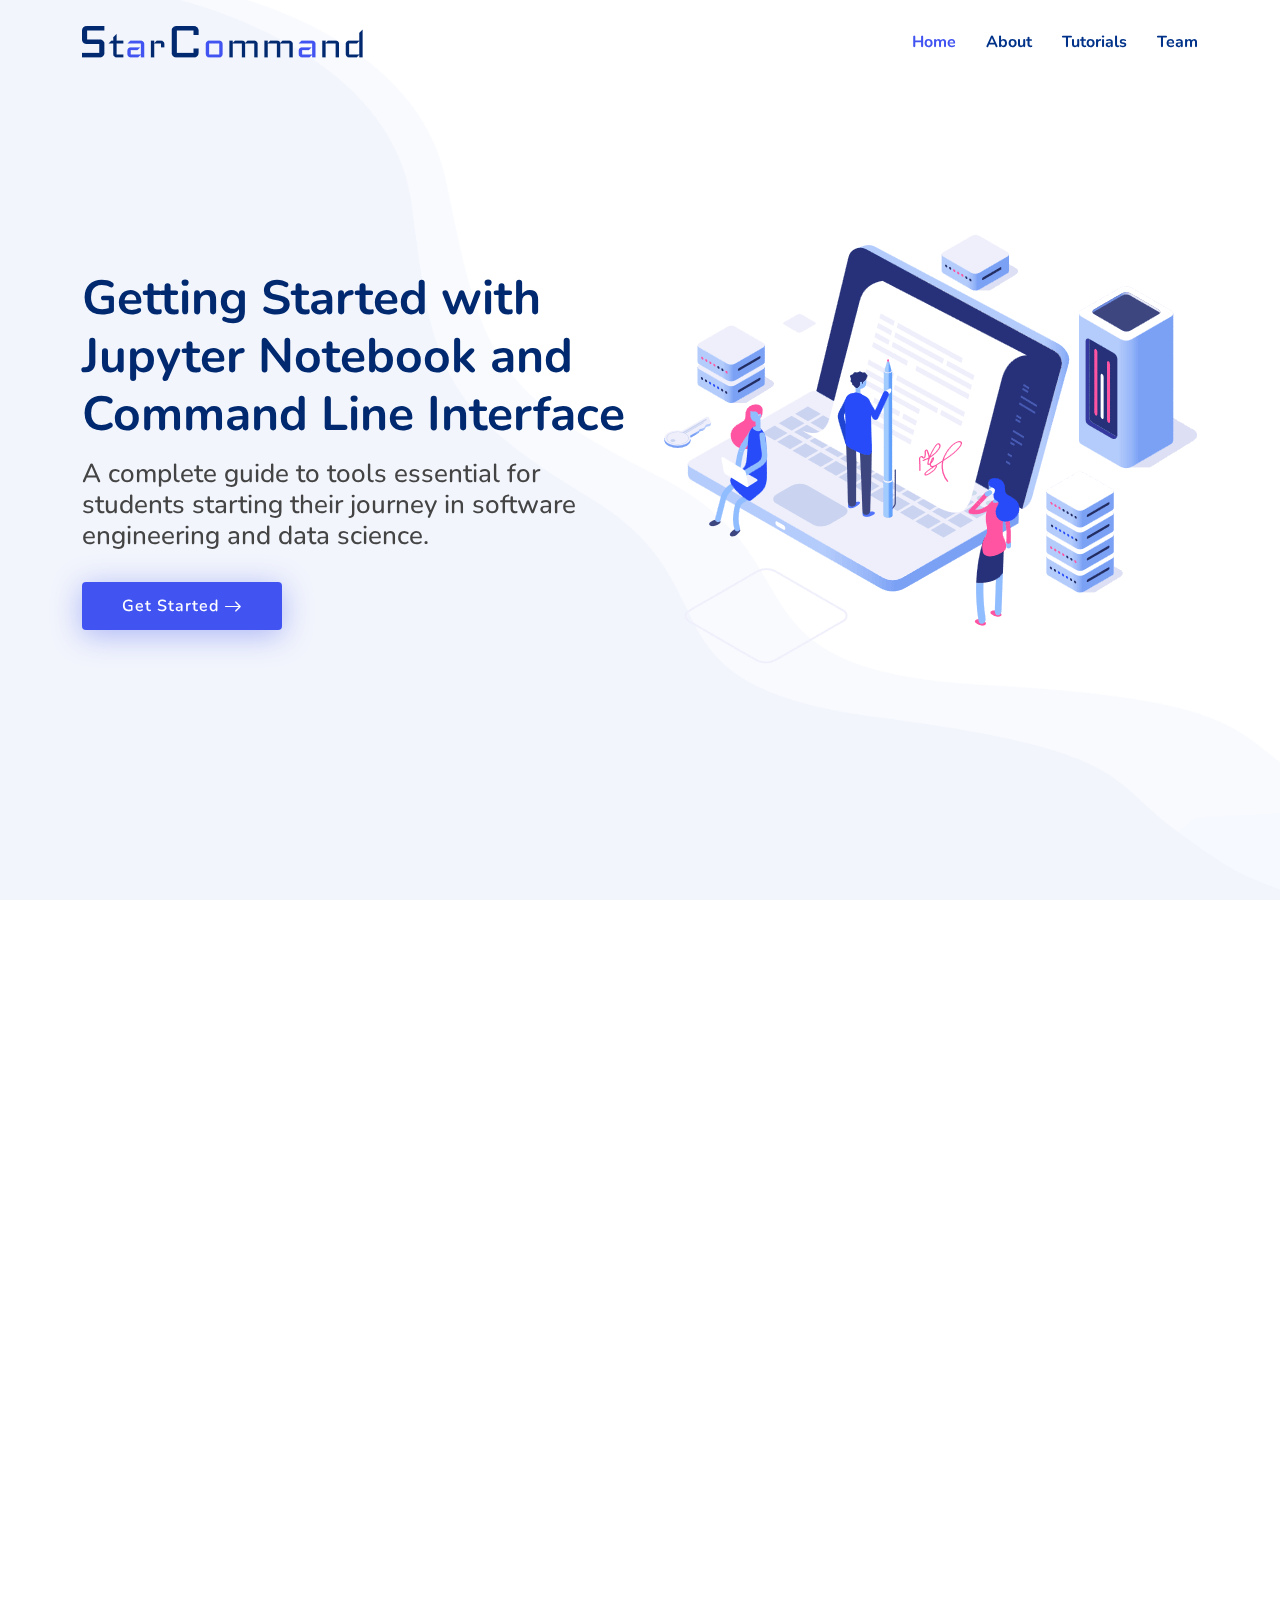
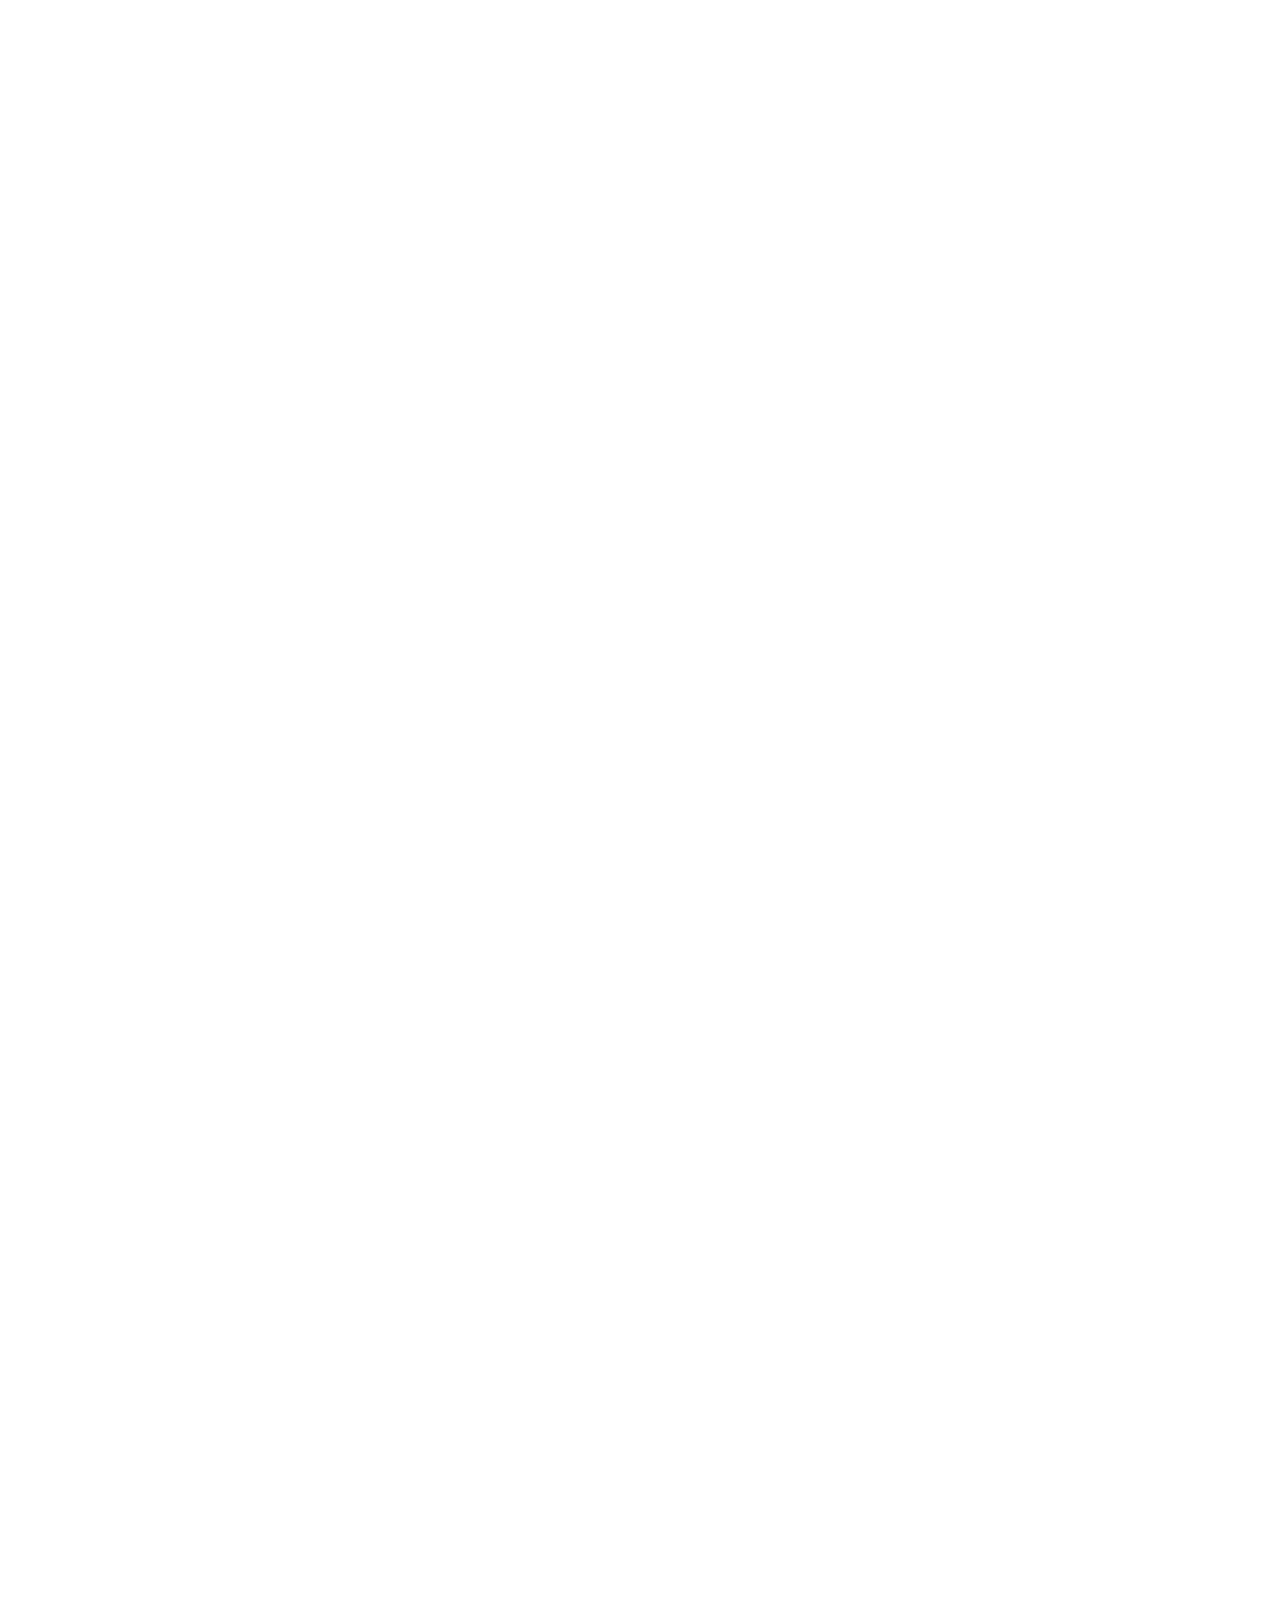
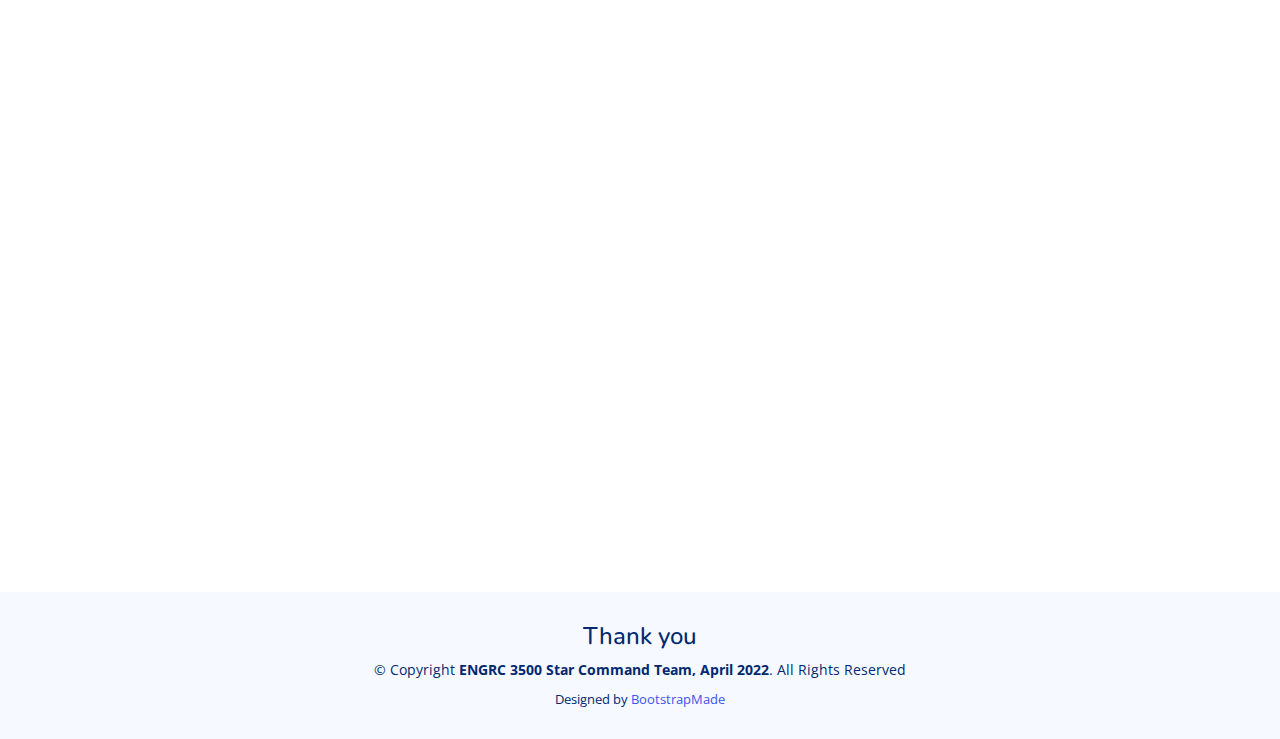
==== commit e099e134: "website" ====
--- a/index.html
+++ b/index.html
@@ -100,7 +100,7 @@
           <h2 data-aos="fade-up" data-aos-delay="400">A complete guide to tools essential for students starting their journey in software engineering and data science.</h2>
           <div data-aos="fade-up" data-aos-delay="600">
             <div class="text-center text-lg-start">
-              <a href="#features" class="btn-get-started scrollto d-inline-flex align-items-center justify-content-center align-self-center">
+              <a href="#services" class="btn-get-started scrollto d-inline-flex align-items-center justify-content-center align-self-center">
                 <span>Get Started</span>
                 <i class="bi bi-arrow-right"></i>
               </a>
